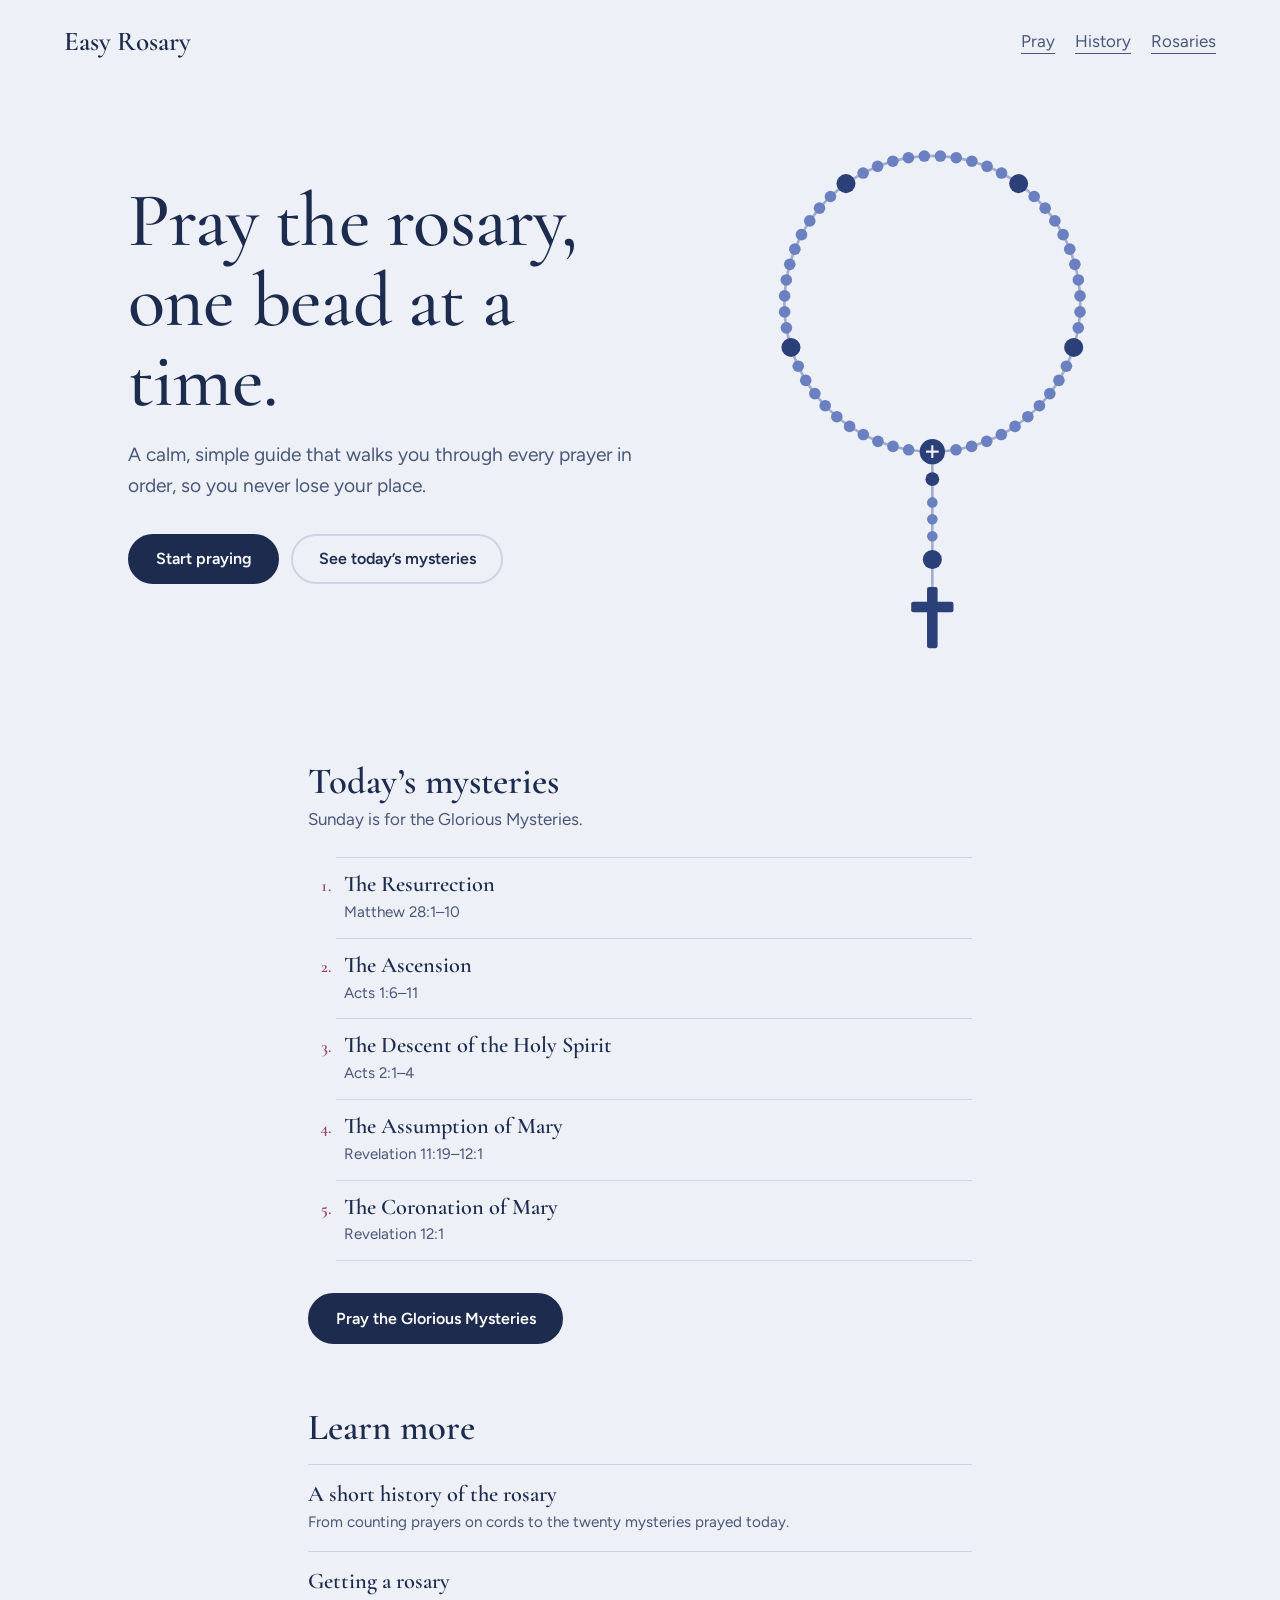
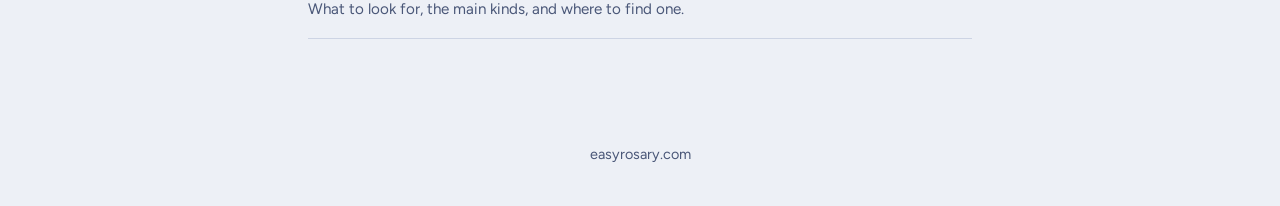
==== index.html @ e4d1eed7 "." ====
<!doctype html>
<html lang="en">
<head>
  <!-- Google tag (gtag.js) -->
<script async src="https://www.googletagmanager.com/gtag/js?id=G-B02FFT8TKE"></script>
<script>
  window.dataLayer = window.dataLayer || [];
  function gtag(){dataLayer.push(arguments);}
  gtag('js', new Date());

  gtag('config', 'G-B02FFT8TKE');
</script>
  <meta charset="utf-8">
  <meta name="viewport" content="width=device-width, initial-scale=1">
  <title>Easy Rosary: a simple guide to praying the rosary</title>
  <meta name="description" content="Pray the rosary step by step. Every prayer in order, today’s mysteries, and a bead-by-bead guide.">
  <link rel="icon" href="data:image/svg+xml,%3Csvg xmlns='http://www.w3.org/2000/svg' viewBox='0 0 32 32'%3E%3Crect width='32' height='32' rx='7' fill='%231D2B4F'/%3E%3Cpath d='M14 5h4v7h6v4h-6v11h-4V16H8v-4h6z' fill='%23D8B25A'/%3E%3C/svg%3E">
  <link rel="preconnect" href="https://fonts.googleapis.com">
  <link rel="preconnect" href="https://fonts.gstatic.com" crossorigin>
  <link rel="stylesheet" href="https://fonts.googleapis.com/css2?family=Cormorant+Garamond:wght@500;600&family=Figtree:wght@400;500;600&display=swap">
  <link rel="stylesheet" href="css/styles.css">
</head>
<body>
  <a class="skip" href="#main">Skip to content</a>
  <header class="site-header">
    <a class="brand" href="index.html">Easy Rosary</a>
    <nav aria-label="Main"><a href="pray.html">Pray</a><a href="history.html">History</a><a href="rosaries.html">Rosaries</a></nav>
  </header>

  <main id="main">
    <section class="hero">
      <div class="hero-copy">
        <h1>Pray the rosary, one bead at a time.</h1>
        <p class="lead">A calm, simple guide that walks you through every prayer in order, so you never lose your place.</p>
        <div class="actions">
          <a class="btn" href="pray.html">Start praying</a>
          <a class="btn ghost" href="#today">See today’s mysteries</a>
        </div>
      </div>
      <div class="hero-beads" id="hero-beads" aria-hidden="true"></div>
    </section>

    <section class="today" id="today" aria-labelledby="today-h">
      <h2 id="today-h">Today’s mysteries</h2>
      <p class="today-sub" id="today-sub"></p>
      <ol class="mystery-list" id="today-list"></ol>
      <a class="btn" id="today-cta" href="pray.html">Pray today’s mysteries</a>
      <noscript><p>Turn on JavaScript to see today’s mysteries.</p></noscript>
    </section>

    <section class="learn" aria-labelledby="learn-h">
      <h2 id="learn-h">Learn more</h2>
      <ul class="learn-list">
        <li><a href="history.html"><strong>A short history of the rosary</strong><span>From counting prayers on cords to the twenty mysteries prayed today.</span></a></li>
        <li><a href="rosaries.html"><strong>Getting a rosary</strong><span>What to look for, the main kinds, and where to find one.</span></a></li>
      </ul>
    </section>
  </main>

  <footer class="site-footer">easyrosary.com</footer>

  <script src="js/prayers.js"></script>
  <script src="js/rosary-svg.js"></script>
  <script src="js/home.js"></script>
</body>
</html>
---- css/styles.css ----
:root {
  --veil: #EDF0F6;
  --paper: #FBFCFE;
  --ink: #1D2B4F;
  --soft: #4A5778;
  --lapis: #2B4A9B;
  --rose: #9A4155;
  --line: #CDD4E4;
  --bead: #6A80C0;
  --bead-deep: #2B3F78;
  --bead-done: #BAC4E0;
  --string: #A3AECB;
  --current: #D8B25A;
  --current-ring: rgba(184, 144, 58, .4);
  --btn-bg: #1D2B4F;
  --btn-fg: #FFFFFF;
  --serif: 'Cormorant Garamond', 'Iowan Old Style', 'Palatino Linotype', Palatino, Georgia, serif;
  --sans: 'Figtree', system-ui, -apple-system, 'Segoe UI', Roboto, sans-serif;
}

@media (prefers-color-scheme: dark) {
  :root {
    --veil: #101830;
    --paper: #182244;
    --ink: #E9ECF5;
    --soft: #A9B3CF;
    --lapis: #93AAEB;
    --rose: #E8A0B0;
    --line: #2C3963;
    --bead: #6F86CC;
    --bead-deep: #9DB1EE;
    --bead-done: #2F3C69;
    --string: #3B4876;
    --current: #E8C46A;
    --current-ring: rgba(232, 196, 106, .35);
    --btn-bg: #E8C46A;
    --btn-fg: #14203D;
  }
}

*, *::before, *::after { box-sizing: border-box; }
[hidden] { display: none !important; }
html { -webkit-text-size-adjust: 100%; }
body {
  margin: 0;
  background: var(--veil);
  color: var(--ink);
  font-family: var(--sans);
  font-size: 1.0625rem;
  line-height: 1.6;
}
:focus-visible { outline: 3px solid var(--lapis); outline-offset: 3px; }

.skip { position: absolute; left: -999px; top: 0; }
.skip:focus { left: 1rem; top: 1rem; background: var(--paper); padding: .5rem 1rem; border-radius: 8px; z-index: 10; }

/* Header and footer */
.site-header {
  display: flex; align-items: center; justify-content: space-between;
  padding: 1.25rem clamp(1.25rem, 5vw, 4rem);
}
.brand { font-family: var(--serif); font-weight: 600; font-size: 1.7rem; color: var(--ink); text-decoration: none; }
.site-header nav a { color: var(--soft); text-underline-offset: 6px; }
.site-header nav a:hover, .site-header nav a[aria-current] { color: var(--ink); }
.site-footer { padding: 2.5rem 1rem; text-align: center; color: var(--soft); font-size: .9rem; }

/* Buttons */
.btn {
  display: inline-block; cursor: pointer; text-align: center; text-decoration: none;
  font: 600 1rem/1 var(--sans);
  padding: .95rem 1.6rem; border-radius: 999px;
  border: 2px solid var(--btn-bg); background: var(--btn-bg); color: var(--btn-fg);
}
.btn.ghost { background: transparent; color: var(--ink); border-color: var(--line); }
.btn:disabled { opacity: .4; cursor: default; }

/* Home */
.hero {
  display: grid; grid-template-columns: 1.1fr .9fr; align-items: center; gap: 3rem;
  max-width: 72rem; margin: 0 auto; padding: 1rem clamp(1.25rem, 5vw, 4rem) 3rem;
  min-height: 70vh;
}
.hero h1 {
  font-family: var(--serif); font-weight: 500;
  font-size: clamp(2.7rem, 6.5vw, 4.8rem); line-height: 1.04; letter-spacing: -.01em;
  margin: 0 0 1.25rem; max-width: 11em;
}
.lead { font-size: 1.2rem; color: var(--soft); max-width: 31em; margin: 0 0 2rem; }
.actions { display: flex; flex-wrap: wrap; gap: .75rem; }
.hero-beads { display: flex; justify-content: center; }
.hero-beads svg { height: min(66vh, 560px); width: auto; max-width: 100%; }

.today { max-width: 44rem; margin: 0 auto; padding: 3rem 1.25rem 4rem; }
.today h2 { font-family: var(--serif); font-weight: 600; font-size: 2.3rem; line-height: 1.1; margin: 0 0 .25rem; }
.today-sub { margin: 0 0 1.5rem; color: var(--soft); }
.mystery-list { margin: 0 0 2rem; padding-left: 1.75rem; }
.mystery-list li { padding: .8rem 0 .8rem .5rem; border-top: 1px solid var(--line); }
.mystery-list li:last-child { border-bottom: 1px solid var(--line); }
.mystery-list li::marker { font-family: var(--serif); font-weight: 600; color: var(--rose); }
.mystery-list strong { display: block; font-family: var(--serif); font-size: 1.4rem; font-weight: 600; line-height: 1.2; }
.mystery-list span { color: var(--soft); font-size: .95rem; }

/* Guided rosary */
.pray {
  display: grid; grid-template-columns: minmax(260px, 380px) minmax(0, 1fr);
  gap: clamp(1.5rem, 5vw, 4.5rem); align-items: start;
  max-width: 68rem; margin: 0 auto; padding: 1rem clamp(1.25rem, 5vw, 3rem) 3rem;
}
.beads-pane { position: sticky; top: 1rem; }
.beads { height: min(78vh, 640px); display: flex; justify-content: center; }
.beads svg { height: 100%; width: auto; max-width: 100%; }

.set-picker { display: flex; flex-wrap: wrap; gap: .5rem; margin-bottom: 1.25rem; }
.chip {
  cursor: pointer; font: 500 .95rem var(--sans); color: var(--ink);
  background: transparent; border: 1.5px solid var(--line); border-radius: 999px; padding: .5rem 1rem;
}
.chip[aria-pressed="true"] { background: var(--ink); color: var(--veil); border-color: var(--ink); }
.chip small { margin-left: .4rem; font-size: .8em; opacity: .75; }
.lang-picker { display: flex; flex-wrap: wrap; gap: .5rem; margin-bottom: .75rem; }

.alt { margin: 0 0 .75rem; color: var(--soft); }
.translation { margin-top: 1.5rem; max-width: 34em; padding-top: 1rem; border-top: 1px solid var(--line); }
.translation summary { cursor: pointer; font-weight: 600; color: var(--lapis); }
.translation-text { margin: .75rem 0 0; font-family: var(--serif); font-size: 1.2rem; line-height: 1.55; color: var(--soft); }

.progress { margin-bottom: 1rem; }
.bar { height: 6px; background: var(--line); border-radius: 3px; overflow: hidden; }
#bar-fill { display: block; height: 100%; width: 0; background: var(--current); transition: width .25s; }
#step-count { margin: .5rem 0 0; font-size: .9rem; color: var(--soft); }

.card {
  background: var(--paper); border: 1px solid var(--line); border-radius: 18px;
  padding: clamp(1.5rem, 4vw, 2.5rem); min-height: 21rem;
}
.section { margin: 0 0 .5rem; font-size: .95rem; color: var(--soft); }
.ordinal { margin: 0 0 .25rem; font-weight: 600; color: var(--rose); }
.prayer-title {
  font-family: var(--serif); font-weight: 600; line-height: 1.08;
  font-size: clamp(2rem, 5vw, 2.9rem); margin: 0 0 .75rem;
}
.count { display: inline-block; margin: 0 0 .75rem; font-weight: 600; color: var(--lapis); }
.context { margin: 0 0 1.25rem; color: var(--soft); }
.scripture { margin: 0 0 1.25rem; font-family: var(--serif); font-size: 1.5rem; font-weight: 500; }
.prayer-text {
  margin: 0; max-width: 34em;
  font-family: var(--serif); font-weight: 500; line-height: 1.55;
  font-size: clamp(1.35rem, 3.2vw, 1.8rem);
}
.note { color: var(--soft); margin: 1rem 0 0; max-width: 34em; }
.card .btn { margin-top: 1.5rem; }

.controls {
  display: flex; gap: .75rem; margin-top: 1rem;
  position: sticky; bottom: 0; padding: .9rem 0 .5rem; background: var(--veil);
}
.controls .ghost { flex: 0 0 30%; }
.controls #next { flex: 1; }

/* Rosary drawing */
.rosary .string { fill: none; stroke: var(--string); stroke-width: 2.5; }
.bead { fill: var(--bead); stroke: transparent; stroke-width: 0; transition: fill .2s; }
.bead.large, .bead.mid { fill: var(--bead-deep); }
.bead.done { fill: var(--bead-done); }
.bead.current { fill: var(--current); stroke: var(--current-ring); stroke-width: 7; }
.medal { fill: var(--bead-deep); }
.medal-mark { fill: none; stroke: var(--veil); stroke-width: 2; }
.cross rect { fill: var(--bead-deep); }
.medal.done, .cross.done rect { fill: var(--bead-done); }
.medal.current, .cross.current rect { fill: var(--current); }

@media (max-width: 820px) {
  .hero { grid-template-columns: 1fr; min-height: 0; gap: 2rem; }
  .hero-beads svg { height: 340px; }
  .pray { grid-template-columns: 1fr; gap: 1rem; }
  .beads-pane { position: static; }
  .beads { height: min(32vh, 280px); }
  .card { min-height: 0; }
}

@media (prefers-reduced-motion: reduce) {
  * { transition: none !important; }
}

/* Header: back arrow, nav, wrapping on small screens */
.site-header { flex-wrap: wrap; gap: .5rem 1rem; }
.header-left { display: flex; align-items: center; gap: .75rem; }
.site-header nav { display: flex; gap: 1.25rem; }
.back {
  display: inline-flex; align-items: center; justify-content: center;
  width: 44px; height: 44px; border-radius: 50%;
  border: 1.5px solid var(--line); color: var(--ink);
}
.back:hover { background: var(--paper); }
.back svg { width: 22px; height: 22px; fill: none; stroke: currentColor; stroke-width: 2; stroke-linecap: round; stroke-linejoin: round; }

/* Home: learn more */
.learn { max-width: 44rem; margin: 0 auto; padding: 0 1.25rem 4rem; }
.learn h2 { font-family: var(--serif); font-weight: 600; font-size: 2.3rem; line-height: 1.1; margin: 0 0 1rem; }
.learn-list { list-style: none; margin: 0; padding: 0; }
.learn-list li { border-top: 1px solid var(--line); }
.learn-list li:last-child { border-bottom: 1px solid var(--line); }
.learn-list a { display: block; padding: 1rem 0; color: inherit; text-decoration: none; }
.learn-list strong { display: block; font-family: var(--serif); font-size: 1.4rem; font-weight: 600; line-height: 1.2; }
.learn-list span { color: var(--soft); font-size: .95rem; }
.learn-list a:hover strong { text-decoration: underline; text-underline-offset: 4px; }

/* Content pages */
.page { max-width: 42rem; margin: 0 auto; padding: 1rem 1.25rem 4rem; }
.page h1 { font-family: var(--serif); font-weight: 500; font-size: clamp(2.4rem, 6vw, 3.6rem); line-height: 1.05; margin: 0 0 1rem; }
.page h2 { font-family: var(--serif); font-weight: 600; font-size: 1.9rem; line-height: 1.15; margin: 2.5rem 0 .5rem; }
.page p, .page ul { max-width: 38em; }
.page ul { padding-left: 1.25rem; }
.page li { margin: .6rem 0; }
.page a:not(.btn) { color: var(--lapis); }
.page-cta { margin-top: 2.5rem; }
.callout { background: var(--paper); border: 1px solid var(--line); border-radius: 14px; padding: .25rem 1.5rem; max-width: 38em; }

.timeline { list-style: none; margin: 2rem 0 0; padding: 0; border-left: 2px solid var(--line); }
.timeline li { position: relative; margin: 0; padding: 0 0 1.75rem 1.5rem; }
.timeline li::before { content: ""; position: absolute; left: -7px; top: .6rem; width: 12px; height: 12px; border-radius: 50%; background: var(--current); }
.timeline .when { display: block; font-family: var(--serif); font-weight: 600; font-size: 1.4rem; line-height: 1.2; color: var(--rose); }
.timeline p { margin: .2rem 0 0; }

@media (max-width: 480px) {
  .brand { font-size: 1.45rem; }
  .site-header nav { gap: 1rem; font-size: .95rem; }
}
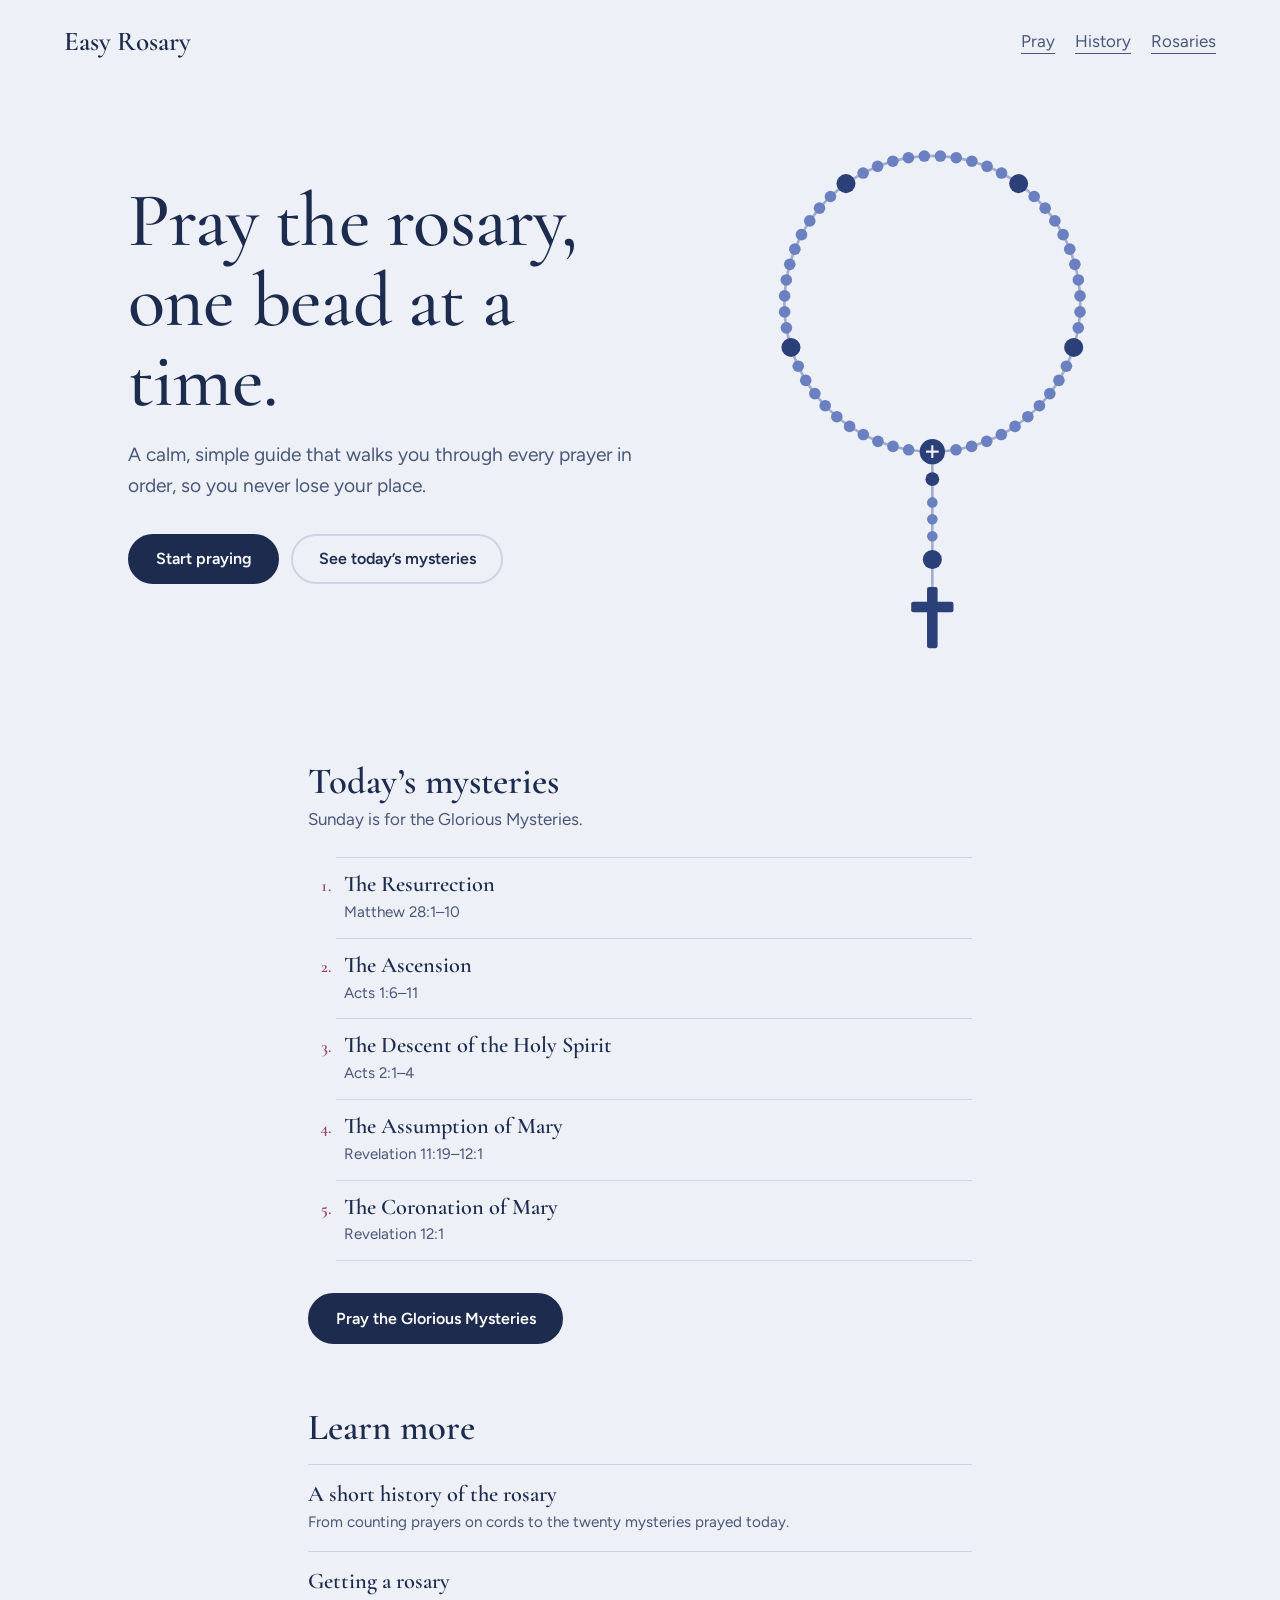
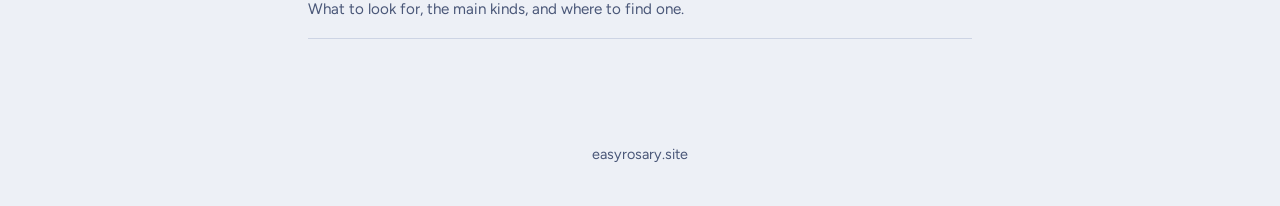
==== commit 64acf0a6: "silly boy" ====
--- a/index.html
+++ b/index.html
@@ -57,7 +57,7 @@
     </section>
   </main>
 
-  <footer class="site-footer">easyrosary.com</footer>
+  <footer class="site-footer">easyrosary.site</footer>
 
   <script src="js/prayers.js"></script>
   <script src="js/rosary-svg.js"></script>
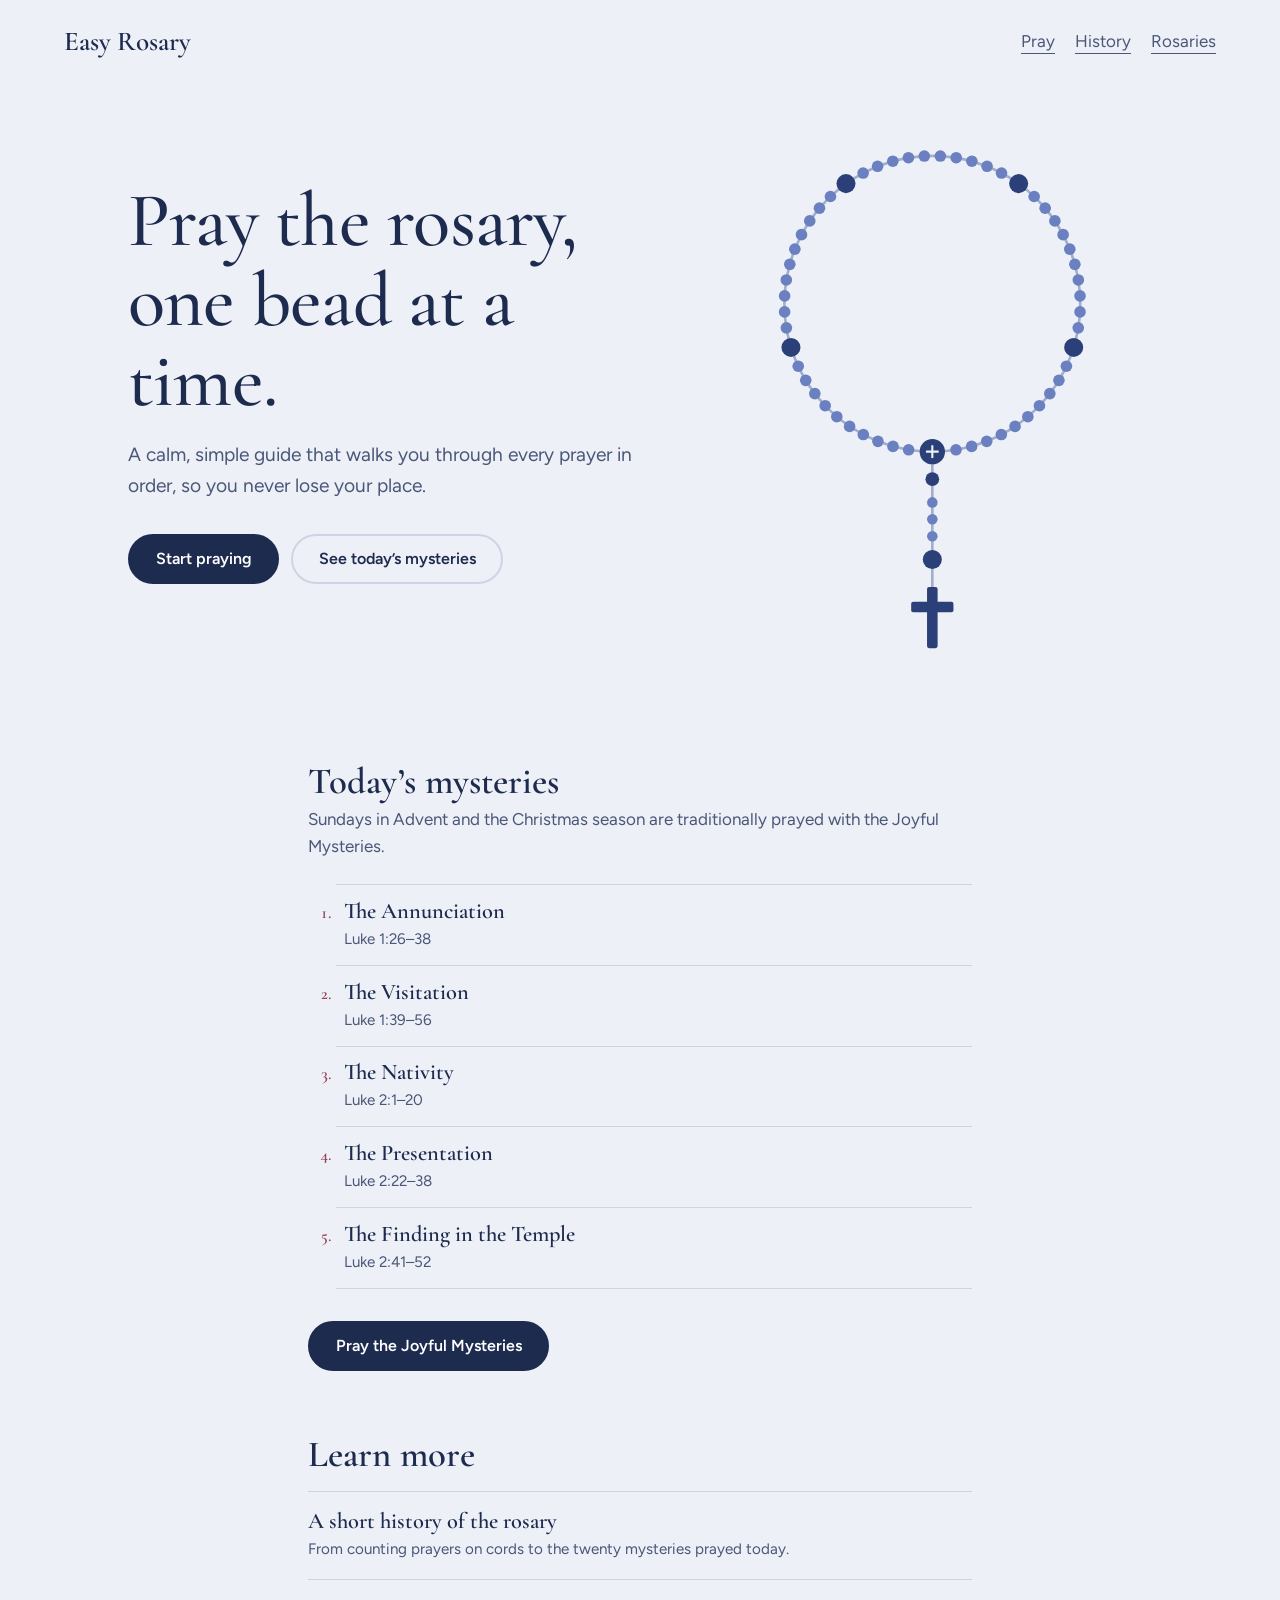
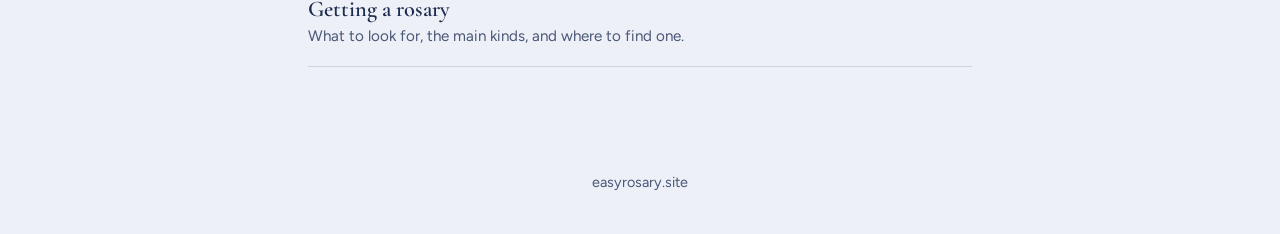
==== commit 1e064967: "Offline, installable, text size, seasonal mysteries, words only, and keep screen on" ====
--- a/index.html
+++ b/index.html
@@ -1,7 +1,7 @@
 <!doctype html>
 <html lang="en">
 <head>
-  <!-- Google tag (gtag.js) -->
+    <!-- Google tag (gtag.js) -->
 <script async src="https://www.googletagmanager.com/gtag/js?id=G-B02FFT8TKE"></script>
 <script>
   window.dataLayer = window.dataLayer || [];
@@ -19,6 +19,11 @@
   <link rel="preconnect" href="https://fonts.gstatic.com" crossorigin>
   <link rel="stylesheet" href="https://fonts.googleapis.com/css2?family=Cormorant+Garamond:wght@500;600&family=Figtree:wght@400;500;600&display=swap">
   <link rel="stylesheet" href="css/styles.css">
+  <link rel="manifest" href="manifest.webmanifest">
+  <link rel="apple-touch-icon" href="icons/apple-touch-icon.png">
+  <meta name="theme-color" content="#EDF0F6" media="(prefers-color-scheme: light)">
+  <meta name="theme-color" content="#101830" media="(prefers-color-scheme: dark)">
+  <script src="js/pwa.js" defer></script>
 </head>
 <body>
   <a class="skip" href="#main">Skip to content</a>
@@ -35,6 +40,7 @@
         <div class="actions">
           <a class="btn" href="pray.html">Start praying</a>
           <a class="btn ghost" href="#today">See today’s mysteries</a>
+          <button type="button" class="btn ghost" data-install hidden>Install the app</button>
         </div>
       </div>
       <div class="hero-beads" id="hero-beads" aria-hidden="true"></div>
--- a/css/styles.css
+++ b/css/styles.css
@@ -110,7 +110,7 @@
 .beads { height: min(78vh, 640px); display: flex; justify-content: center; }
 .beads svg { height: 100%; width: auto; max-width: 100%; }
 
-.set-picker { display: flex; flex-wrap: wrap; gap: .5rem; margin-bottom: 1.25rem; }
+.set-picker { display: flex; flex-wrap: wrap; gap: .5rem; margin-bottom: .75rem; }
 .chip {
   cursor: pointer; font: 500 .95rem var(--sans); color: var(--ink);
   background: transparent; border: 1.5px solid var(--line); border-radius: 999px; padding: .5rem 1rem;
@@ -122,7 +122,7 @@
 .alt { margin: 0 0 .75rem; color: var(--soft); }
 .translation { margin-top: 1.5rem; max-width: 34em; padding-top: 1rem; border-top: 1px solid var(--line); }
 .translation summary { cursor: pointer; font-weight: 600; color: var(--lapis); }
-.translation-text { margin: .75rem 0 0; font-family: var(--serif); font-size: 1.2rem; line-height: 1.55; color: var(--soft); }
+.translation-text { margin: .75rem 0 0; font-family: var(--serif); font-size: calc(1.2rem * var(--text-scale, 1)); line-height: 1.55; color: var(--soft); }
 
 .progress { margin-bottom: 1rem; }
 .bar { height: 6px; background: var(--line); border-radius: 3px; overflow: hidden; }
@@ -145,7 +145,7 @@
 .prayer-text {
   margin: 0; max-width: 34em;
   font-family: var(--serif); font-weight: 500; line-height: 1.55;
-  font-size: clamp(1.35rem, 3.2vw, 1.8rem);
+  font-size: calc(clamp(1.35rem, 3.2vw, 1.8rem) * var(--text-scale, 1));
 }
 .note { color: var(--soft); margin: 1rem 0 0; max-width: 34em; }
 .card .btn { margin-top: 1.5rem; }
@@ -225,4 +225,10 @@
 @media (max-width: 480px) {
   .brand { font-size: 1.45rem; }
   .site-header nav { gap: 1rem; font-size: .95rem; }
-}+}
+
+/* Display options and words-only mode */
+.view-options { display: flex; flex-wrap: wrap; gap: .5rem; margin-bottom: 1.25rem; }
+.chip:disabled { opacity: .4; cursor: default; }
+.pray.words-only { grid-template-columns: minmax(0, 46rem); justify-content: center; }
+.pray.words-only .beads-pane { display: none; }
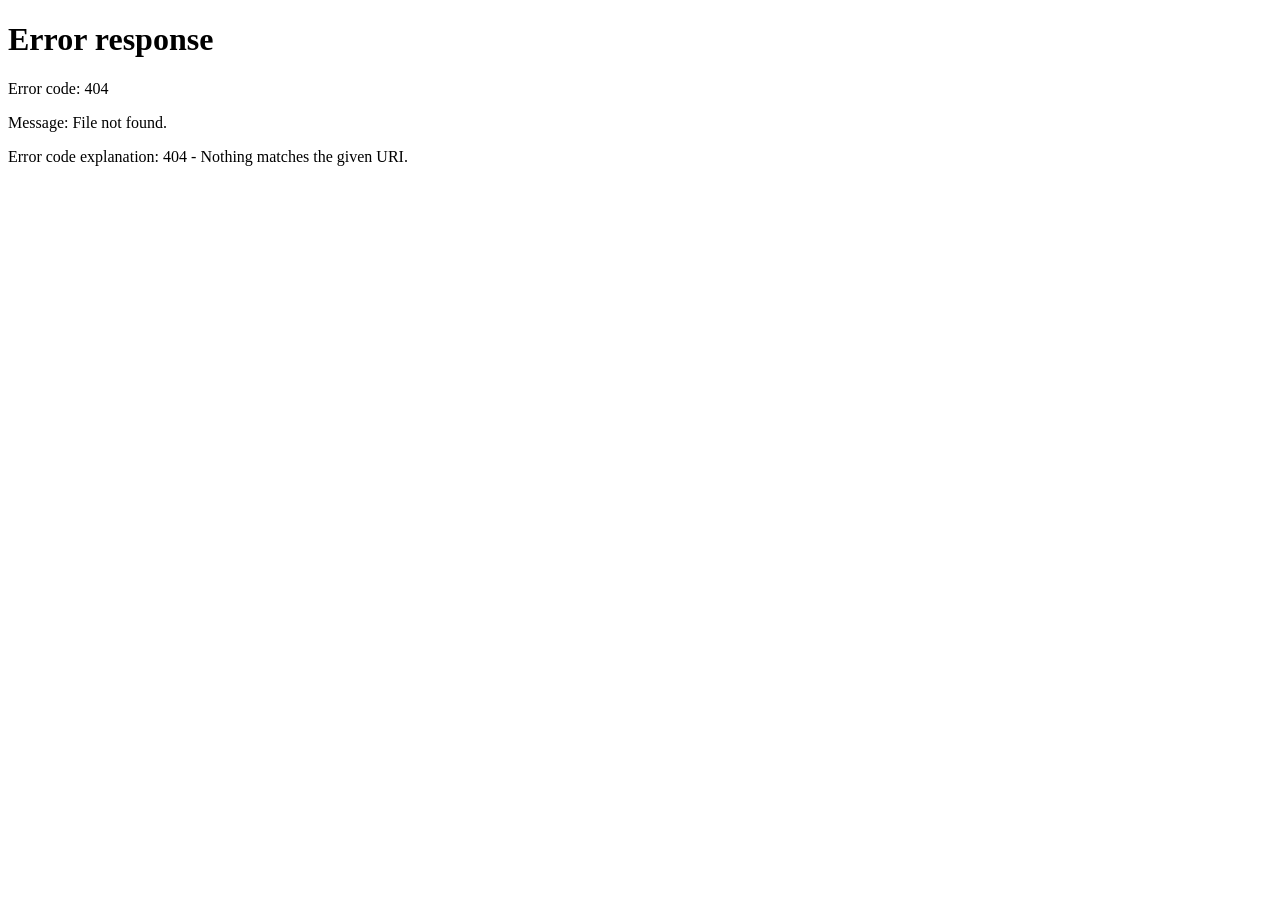
==== commit 9bcdb3f9: "clean urls" ====
--- a/index.html
+++ b/index.html
@@ -1,7 +1,7 @@
 <!doctype html>
 <html lang="en">
 <head>
-    <!-- Google tag (gtag.js) -->
+      <!-- Google tag (gtag.js) -->
 <script async src="https://www.googletagmanager.com/gtag/js?id=G-B02FFT8TKE"></script>
 <script>
   window.dataLayer = window.dataLayer || [];
@@ -12,61 +12,17 @@
 </script>
   <meta charset="utf-8">
   <meta name="viewport" content="width=device-width, initial-scale=1">
-  <title>Easy Rosary: a simple guide to praying the rosary</title>
-  <meta name="description" content="Pray the rosary step by step. Every prayer in order, today’s mysteries, and a bead-by-bead guide.">
-  <link rel="icon" href="data:image/svg+xml,%3Csvg xmlns='http://www.w3.org/2000/svg' viewBox='0 0 32 32'%3E%3Crect width='32' height='32' rx='7' fill='%231D2B4F'/%3E%3Cpath d='M14 5h4v7h6v4h-6v11h-4V16H8v-4h6z' fill='%23D8B25A'/%3E%3C/svg%3E">
-  <link rel="preconnect" href="https://fonts.googleapis.com">
-  <link rel="preconnect" href="https://fonts.gstatic.com" crossorigin>
-  <link rel="stylesheet" href="https://fonts.googleapis.com/css2?family=Cormorant+Garamond:wght@500;600&family=Figtree:wght@400;500;600&display=swap">
-  <link rel="stylesheet" href="css/styles.css">
-  <link rel="manifest" href="manifest.webmanifest">
-  <link rel="apple-touch-icon" href="icons/apple-touch-icon.png">
-  <meta name="theme-color" content="#EDF0F6" media="(prefers-color-scheme: light)">
-  <meta name="theme-color" content="#101830" media="(prefers-color-scheme: dark)">
-  <script src="js/pwa.js" defer></script>
+  <title>Easy Rosary</title>
+  <meta http-equiv="refresh" content="0; url=home">
+  <link rel="canonical" href="https://easyrosary.site/home">
+  <style>
+    body { margin: 0; padding: 2rem; font: 1.0625rem/1.6 system-ui, sans-serif; background: #EDF0F6; color: #1D2B4F; }
+    a { color: inherit; }
+    @media (prefers-color-scheme: dark) { body { background: #101830; color: #E9ECF5; } }
+  </style>
+  <script>location.replace('home' + location.search + location.hash);</script>
 </head>
 <body>
-  <a class="skip" href="#main">Skip to content</a>
-  <header class="site-header">
-    <a class="brand" href="index.html">Easy Rosary</a>
-    <nav aria-label="Main"><a href="pray.html">Pray</a><a href="history.html">History</a><a href="rosaries.html">Rosaries</a></nav>
-  </header>
-
-  <main id="main">
-    <section class="hero">
-      <div class="hero-copy">
-        <h1>Pray the rosary, one bead at a time.</h1>
-        <p class="lead">A calm, simple guide that walks you through every prayer in order, so you never lose your place.</p>
-        <div class="actions">
-          <a class="btn" href="pray.html">Start praying</a>
-          <a class="btn ghost" href="#today">See today’s mysteries</a>
-          <button type="button" class="btn ghost" data-install hidden>Install the app</button>
-        </div>
-      </div>
-      <div class="hero-beads" id="hero-beads" aria-hidden="true"></div>
-    </section>
-
-    <section class="today" id="today" aria-labelledby="today-h">
-      <h2 id="today-h">Today’s mysteries</h2>
-      <p class="today-sub" id="today-sub"></p>
-      <ol class="mystery-list" id="today-list"></ol>
-      <a class="btn" id="today-cta" href="pray.html">Pray today’s mysteries</a>
-      <noscript><p>Turn on JavaScript to see today’s mysteries.</p></noscript>
-    </section>
-
-    <section class="learn" aria-labelledby="learn-h">
-      <h2 id="learn-h">Learn more</h2>
-      <ul class="learn-list">
-        <li><a href="history.html"><strong>A short history of the rosary</strong><span>From counting prayers on cords to the twenty mysteries prayed today.</span></a></li>
-        <li><a href="rosaries.html"><strong>Getting a rosary</strong><span>What to look for, the main kinds, and where to find one.</span></a></li>
-      </ul>
-    </section>
-  </main>
-
-  <footer class="site-footer">easyrosary.site</footer>
-
-  <script src="js/prayers.js"></script>
-  <script src="js/rosary-svg.js"></script>
-  <script src="js/home.js"></script>
+  <p><a href="home">Continue to Easy Rosary</a></p>
 </body>
 </html>
